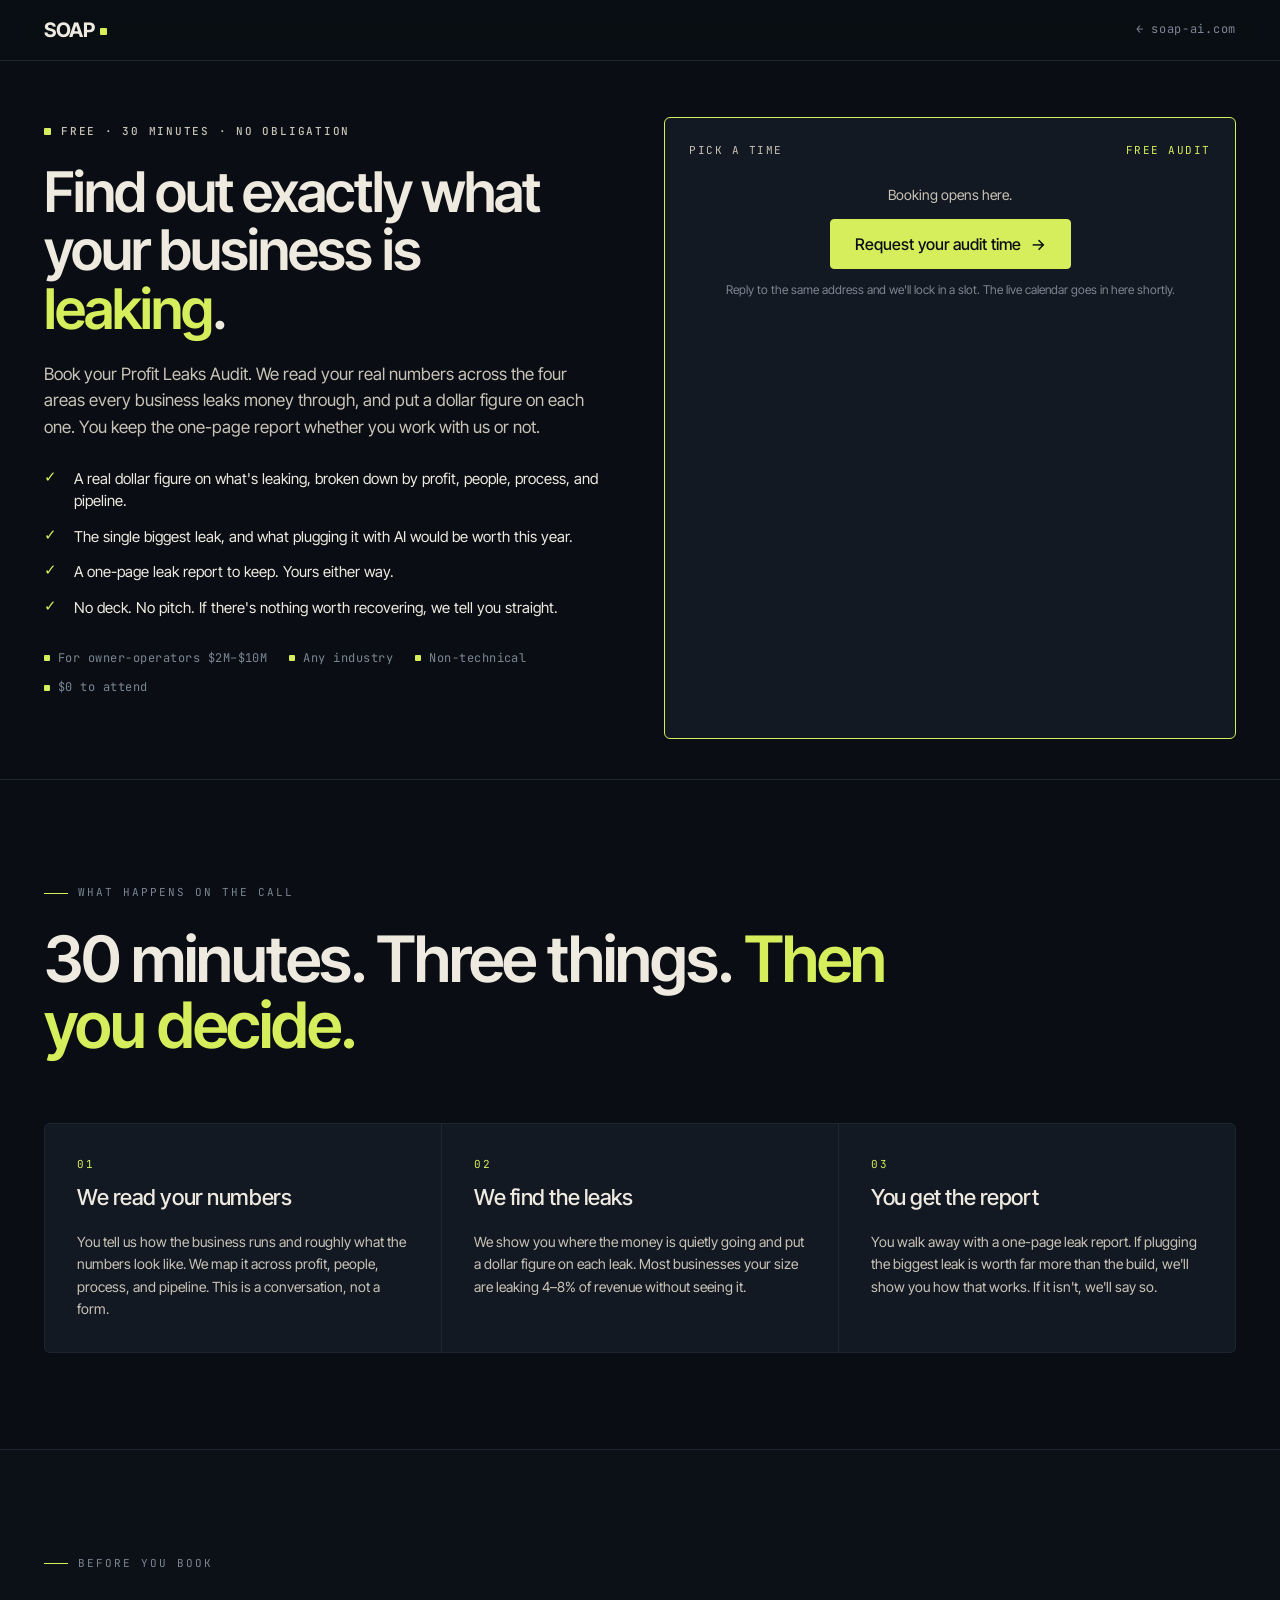
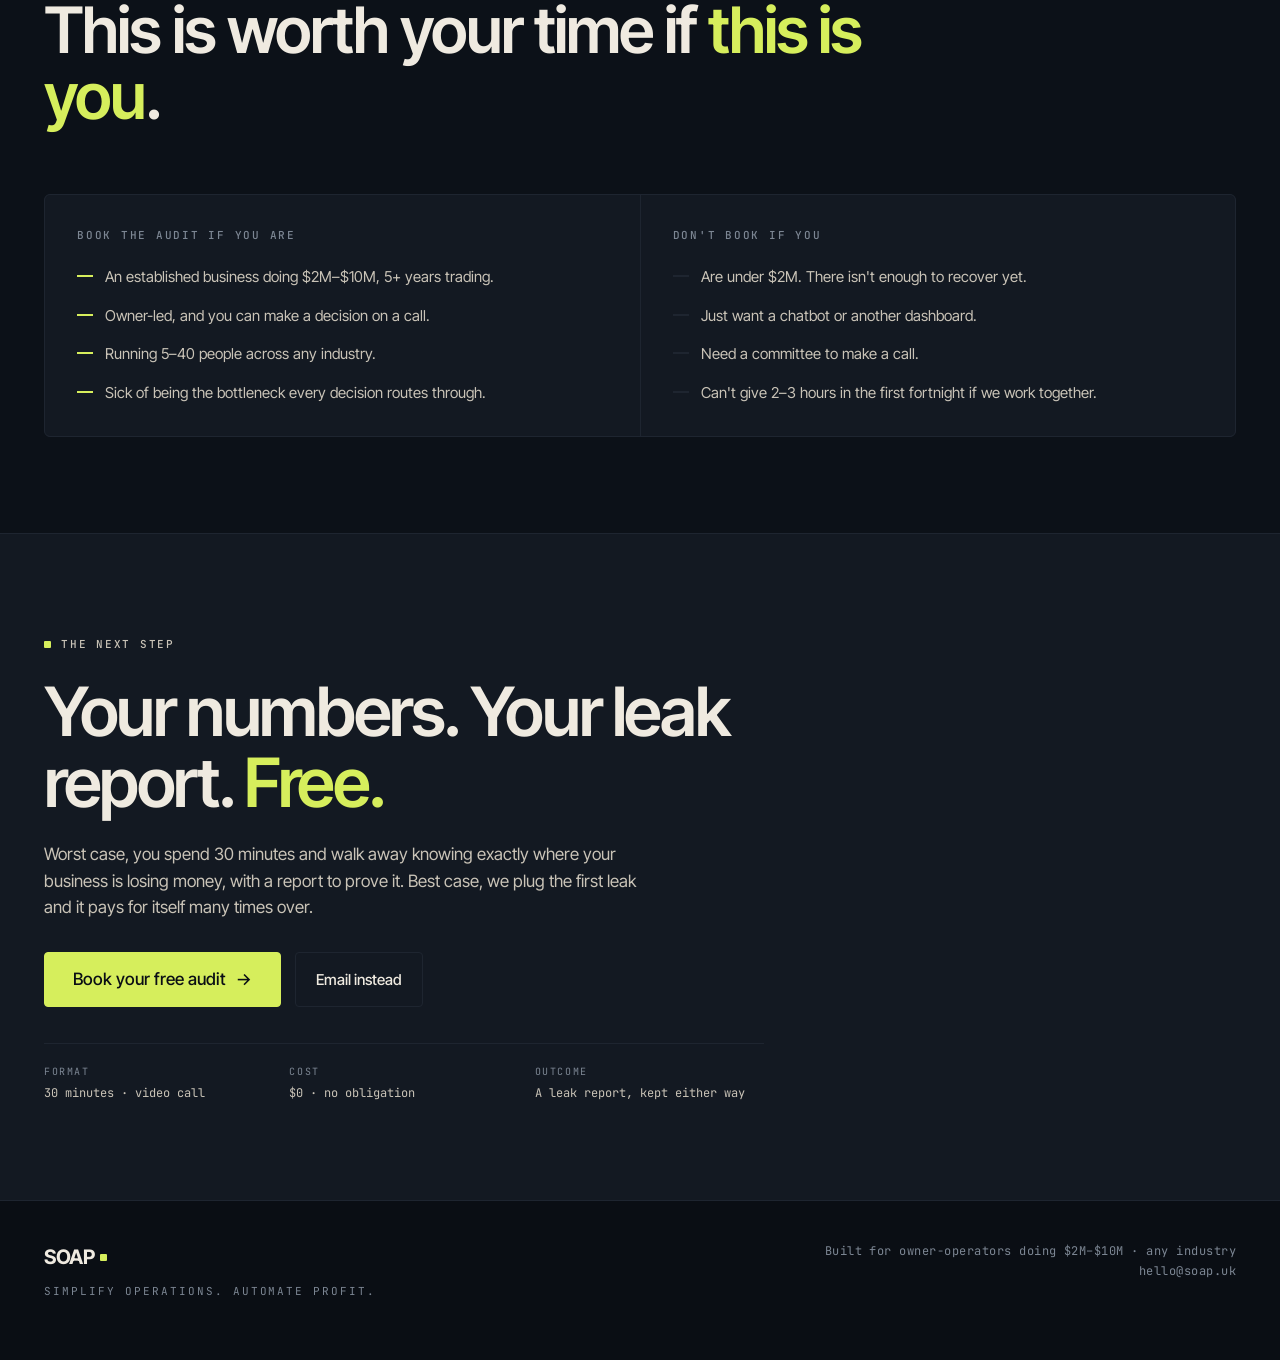
==== audit/index.html @ 4ee97e21 "Re-position landing page: industry-agnostic, add /audit booking page - Rewrite homepage from constru" ====
<!DOCTYPE html>
<html lang="en">
<head>
<meta charset="utf-8" />
<meta name="viewport" content="width=device-width, initial-scale=1" />
<title>Book your free Profit Leaks Audit — SOAP</title>
<meta name="description" content="Book your free Profit Leaks Audit. 30 minutes. We read your real numbers and put a dollar figure on what your business is quietly leaking. You keep the report whether you work with us or not." />
<meta property="og:title" content="Book your free Profit Leaks Audit — SOAP" />
<meta property="og:description" content="30 minutes. Your numbers. A one-page report on exactly what your business is leaking. Free, no obligation." />
<meta name="robots" content="index,follow" />

<link rel="icon" type="image/svg+xml" href="../assets/logo/favicon.svg" />
<link rel="apple-touch-icon" href="../assets/logo/apple-touch-icon.svg" />

<link rel="preconnect" href="https://fonts.googleapis.com">
<link rel="preconnect" href="https://fonts.gstatic.com" crossorigin>
<link href="https://fonts.googleapis.com/css2?family=Inter+Tight:wght@400;500;600;700&family=JetBrains+Mono:wght@400;500&display=swap" rel="stylesheet">

<link rel="stylesheet" href="../styles.css" />

<style>
  /* ---- /audit page-specific layout (uses tokens from styles.css) ---- */
  .audit-bar{
    position: sticky; top:0; z-index:50;
    background: rgba(10,14,20,0.86); backdrop-filter: blur(10px);
    border-bottom: var(--hair);
  }
  .audit-bar__inner{
    max-width: var(--maxw); margin:0 auto; padding:14px 24px;
    display:flex; align-items:center; justify-content:space-between;
  }
  .audit-bar__back{font-family:var(--mono); font-size:12px; letter-spacing:0.06em; color:var(--mist);}
  .audit-bar__back:hover{color:var(--bone);}

  .audit-hero{padding: 56px 0 40px;}
  .audit-grid{
    display:grid; grid-template-columns: 1fr 1fr; gap: 48px; align-items:start;
  }
  .audit-hero__title{
    font-family:var(--display); font-weight:600;
    font-size: clamp(34px, 4.4vw, 56px); line-height:1.05; letter-spacing:-0.035em;
    margin-top: 20px; max-width: 16ch;
  }
  .audit-hero__sub{margin-top: 22px; font-size:17px; line-height:1.55; color:var(--bone-mute); max-width:54ch;}

  .checklist{list-style:none; margin:28px 0 0; padding:0; display:flex; flex-direction:column; gap:14px;}
  .checklist li{position:relative; padding-left:30px; font-size:15px; color:var(--bone); line-height:1.45;}
  .checklist li::before{
    content:"✓"; position:absolute; left:0; top:-1px;
    font-family:var(--mono); color:var(--signal); font-weight:500;
  }

  .audit-trust{
    margin-top: 30px; display:flex; flex-wrap:wrap; gap:10px 22px;
    font-family:var(--mono); font-size:12px; letter-spacing:0.04em; color:var(--mist);
  }
  .audit-trust span{display:inline-flex; align-items:center; gap:8px;}
  .audit-trust span::before{content:""; width:6px; height:6px; background:var(--signal); border-radius:1px;}

  /* Booking panel (inline Cal embed lives here) */
  .booking{
    background: var(--slate); border:1px solid var(--signal); border-radius: var(--radius);
    padding: 10px; position: sticky; top: 84px; min-height: 560px;
  }
  .booking__head{
    padding: 14px 14px 8px; font-family:var(--mono); font-size:11px;
    letter-spacing:0.14em; text-transform:uppercase; color:var(--bone-mute);
    display:flex; justify-content:space-between; align-items:center;
  }
  .booking__head .free{color:var(--signal);}
  #cal-inline{width:100%; min-height:560px; overflow:auto; border-radius:4px;}
  .booking__fallback{padding:16px; text-align:center;}

  @media (max-width: 920px){
    .audit-grid{grid-template-columns:1fr; gap:36px;}
    .booking{position:static; top:auto;}
  }
</style>
</head>
<body>

<!-- ===================== MINIMAL BAR (one job: book) ===================== -->
<header class="audit-bar">
  <div class="audit-bar__inner">
    <a href="/" class="topbar__brand"><span class="wm">SOAP<span class="wm-pip"></span></span></a>
    <a href="/" class="audit-bar__back">← soap-ai.com</a>
  </div>
</header>

<main>

<!-- ===================== HERO + BOOKING ===================== -->
<section class="audit-hero">
  <div class="container">
    <div class="audit-grid">

      <div>
        <span class="eyebrow"><span class="pip"></span>Free · 30 minutes · no obligation</span>
        <h1 class="audit-hero__title">Find out exactly what your business is <span class="signal">leaking</span>.</h1>
        <p class="audit-hero__sub">
          Book your Profit Leaks Audit. We read your real numbers across the four areas every business leaks money through, and put a dollar figure on each one. You keep the one-page report whether you work with us or not.
        </p>

        <ul class="checklist">
          <li>A real dollar figure on what's leaking, broken down by profit, people, process, and pipeline.</li>
          <li>The single biggest leak, and what plugging it with AI would be worth this year.</li>
          <li>A one-page leak report to keep. Yours either way.</li>
          <li>No deck. No pitch. If there's nothing worth recovering, we tell you straight.</li>
        </ul>

        <div class="audit-trust">
          <span>For owner-operators $2M–$10M</span>
          <span>Any industry</span>
          <span>Non-technical</span>
          <span>$0 to attend</span>
        </div>
      </div>

      <div class="booking" id="book-cal">
        <div class="booking__head">
          <span>Pick a time</span>
          <span class="free">Free audit</span>
        </div>
        <!-- =================================================================
             GHL CALENDAR SLOT — wire up tomorrow (Ryan connecting via MCP).
             Drop the HighLevel booking widget in place of .booking__fallback:
               <iframe src="https://api.leadconnectorhq.com/widget/booking/SLUG"
                       style="width:100%;height:620px;border:none;overflow:hidden"
                       scrolling="no" id="ghl-booking"></iframe>
               <script src="https://link.msgsndr.com/js/embed.js" type="text/javascript"></script>
             Then delete this fallback block. Keep #book-cal id (final CTA scrolls here).
        ================================================================= -->
        <div id="cal-inline">
          <div class="booking__fallback">
            <p class="calc__note" style="margin-top:0; font-size:14px; color:var(--bone-mute);">Booking opens here.</p>
            <a href="mailto:hello@soap.uk?subject=AI%20audit%20request" class="btn btn--primary btn--lg" style="margin-top:14px;">Request your audit time <span class="arrow">→</span></a>
            <p class="calc__note">Reply to the same address and we'll lock in a slot. The live calendar goes in here shortly.</p>
          </div>
        </div>
      </div>

    </div>
  </div>
</section>

<!-- ===================== WHAT HAPPENS ON THE CALL ===================== -->
<section class="section">
  <div class="container">
    <div class="section__num">What happens on the call</div>
    <h2 class="section__h">30 minutes. Three things. <span class="signal">Then you decide.</span></h2>

    <div class="steps">
      <div class="step">
        <div class="step__head"><span class="step__num mono">01</span><h3 class="step__title">We read your numbers</h3></div>
        <p class="step__body">You tell us how the business runs and roughly what the numbers look like. We map it across profit, people, process, and pipeline. This is a conversation, not a form.</p>
      </div>
      <div class="step">
        <div class="step__head"><span class="step__num mono">02</span><h3 class="step__title">We find the leaks</h3></div>
        <p class="step__body">We show you where the money is quietly going and put a dollar figure on each leak. Most businesses your size are leaking 4–8% of revenue without seeing it.</p>
      </div>
      <div class="step">
        <div class="step__head"><span class="step__num mono">03</span><h3 class="step__title">You get the report</h3></div>
        <p class="step__body">You walk away with a one-page leak report. If plugging the biggest leak is worth far more than the build, we'll show you how that works. If it isn't, we'll say so.</p>
      </div>
    </div>
  </div>
</section>

<!-- ===================== WHO IT'S FOR (QUICK QUALIFIER) ===================== -->
<section class="section section--alt">
  <div class="container">
    <div class="section__num">Before you book</div>
    <h2 class="section__h">This is worth your time if <span class="signal">this is you</span>.</h2>
    <div class="do-grid">
      <div class="do-col">
        <h4 class="do-col__h">Book the audit if you are</h4>
        <ul class="do-col__list do-col__list--yes">
          <li>An established business doing $2M–$10M, 5+ years trading.</li>
          <li>Owner-led, and you can make a decision on a call.</li>
          <li>Running 5–40 people across any industry.</li>
          <li>Sick of being the bottleneck every decision routes through.</li>
        </ul>
      </div>
      <div class="do-col">
        <h4 class="do-col__h">Don't book if you</h4>
        <ul class="do-col__list do-col__list--no">
          <li>Are under $2M. There isn't enough to recover yet.</li>
          <li>Just want a chatbot or another dashboard.</li>
          <li>Need a committee to make a call.</li>
          <li>Can't give 2–3 hours in the first fortnight if we work together.</li>
        </ul>
      </div>
    </div>
  </div>
</section>

<!--
  ===================== PROOF SLOT (EMPTY ON PURPOSE) =====================
  No real testimonials exist yet, so nothing is rendered here.
  When Ali supplies proof, drop it in as a section above the final CTA.
  What converts best on a booking page, in priority order:
    1. 1–2 short outcome quotes with NAME + COMPANY + a number
       e.g. "SOAP found $240K we were losing on unbilled work. — James R., Phoenix"
    2. A single anonymised before/after from the Phoenix audit (real, in the folder).
    3. Logos of businesses audited (even "audited", not "client").
    4. A one-line founder credibility stat (years operating, businesses run).
  Render with .pull (single quote) or a 2-col grid of .pain cards.
  ========================================================================
-->

<!-- ===================== FINAL CTA ===================== -->
<section class="section section--book">
  <div class="container">
    <div class="book">
      <span class="eyebrow"><span class="pip"></span>The next step</span>
      <h2 class="book__h">Your numbers. Your leak report. <span class="signal">Free.</span></h2>
      <p class="book__sub">Worst case, you spend 30 minutes and walk away knowing exactly where your business is losing money, with a report to prove it. Best case, we plug the first leak and it pays for itself many times over.</p>
      <div class="book__actions">
        <a href="#book-cal" class="btn btn--primary btn--xl">Book your free audit <span class="arrow">→</span></a>
        <a href="mailto:hello@soap.uk?subject=AI%20audit%20request" class="btn btn--ghost">Email instead</a>
      </div>
      <div class="book__meta mono">
        <div><span class="lbl">format</span> 30 minutes · video call</div>
        <div><span class="lbl">cost</span> $0 · no obligation</div>
        <div><span class="lbl">outcome</span> A leak report, kept either way</div>
      </div>
    </div>
  </div>
</section>

<footer class="footer">
  <div class="container footer__inner">
    <div class="footer__brand">
      <span class="wm">SOAP<span class="wm-pip"></span></span>
      <div class="footer__tag mono">Simplify Operations. Automate Profit.</div>
    </div>
    <div class="footer__meta mono">
      Built for owner-operators doing $2M–$10M · any industry<br>
      hello@soap.uk
    </div>
  </div>
</footer>

</main>

<!-- Booking embed (GHL via MCP) gets wired into #cal-inline tomorrow. No third-party script today. -->

</body>
</html>
---- styles.css ----
/* ============================================================
   SOAP — Construction landing page
   Brand: Ink #0A0E14 · Bone #EFEAE0 · Signal #D6EE5C
   Type:  Inter Tight (display/body) · JetBrains Mono (numerics)
   ============================================================ */

:root{
  --ink:        #0A0E14;
  --slate:      #131922;
  --carbon:     #1E2530;
  --bone:       #EFEAE0;
  --bone-mute:  #C9C3B7;
  --mist:       #7C8693;
  --signal:     #D6EE5C;
  --signal-d:   #BCD146;

  --display: 'Inter Tight', system-ui, -apple-system, sans-serif;
  --mono:    'JetBrains Mono', ui-monospace, Menlo, monospace;

  --s-1: 4px;
  --s-2: 8px;
  --s-3: 16px;
  --s-4: 24px;
  --s-5: 40px;
  --s-6: 64px;
  --s-7: 96px;
  --s-8: 128px;

  --maxw: 1240px;
  --radius: 6px;
  --hair: 1px solid var(--carbon);
}

*{box-sizing:border-box; margin:0; padding:0;}
html,body{background:var(--ink); color:var(--bone); font-family:var(--display); font-weight:400; font-size:16px; line-height:1.6; -webkit-font-smoothing:antialiased;}
a{color:inherit; text-decoration:none;}
img{max-width:100%; display:block;}
em{font-style:normal; color:var(--signal);}

.container{
  max-width: var(--maxw);
  margin: 0 auto;
  padding: 0 24px;
  width: 100%;
}

.mono{font-family:var(--mono); font-variant-numeric: tabular-nums; letter-spacing:0;}
.signal{color:var(--signal);}

/* ===================== TOP NAV ===================== */
.topbar{
  position: sticky; top:0; z-index:50;
  background: rgba(10,14,20,0.86);
  backdrop-filter: blur(10px);
  border-bottom: var(--hair);
}
.topbar__inner{
  max-width: var(--maxw);
  margin:0 auto;
  padding: 14px 24px;
  display:flex; align-items:center; justify-content:space-between;
}
.topbar__brand{display:inline-flex; align-items:center; gap:6px;}
.wm{font-family:var(--display); font-weight:700; font-size:20px; letter-spacing:-0.025em; color:var(--bone); display:inline-flex; align-items:center;}
.wm-pip{display:inline-block; width:7px; height:7px; background:var(--signal); margin-left:6px; margin-top:2px; vertical-align: 0.04em; border-radius:1px;}
.topbar__nav{display:flex; align-items:center; gap:28px; font-size:14px; color:var(--bone-mute);}
.topbar__nav a{transition: color .15s ease;}
.topbar__nav a:hover{color:var(--bone);}
.topbar__cta{
  background: var(--signal);
  color: var(--ink) !important;
  padding: 9px 14px;
  border-radius: 4px;
  font-weight: 500;
}
.topbar__cta:hover{background:var(--signal-d);}

@media (max-width: 740px){
  .topbar__nav a:not(.topbar__cta){display:none;}
}

/* ===================== TYPOGRAPHY ===================== */
.eyebrow{
  display:inline-flex; align-items:center; gap:10px;
  font-family: var(--mono);
  font-size: 11px;
  letter-spacing: 0.16em;
  text-transform: uppercase;
  color: var(--bone-mute);
  font-weight: 500;
}
.pip{display:inline-block; width:7px; height:7px; background:var(--signal); border-radius:1px;}

.section__num{
  font-family:var(--mono);
  font-size:11px;
  letter-spacing:0.18em;
  text-transform:uppercase;
  color:var(--mist);
  margin-bottom: 24px;
  display:inline-flex; align-items:center; gap:10px;
}
.section__num::before{
  content:""; display:inline-block; width:24px; height:1px; background:var(--signal);
}
.section__h{
  font-family: var(--display);
  font-weight: 600;
  font-size: clamp(36px, 5vw, 64px);
  line-height: 1.04;
  letter-spacing: -0.032em;
  max-width: 22ch;
  color: var(--bone);
}
.lead{
  margin-top: 24px;
  font-size: 18px;
  line-height: 1.55;
  color: var(--bone-mute);
  max-width: 64ch;
}

/* ===================== BUTTONS ===================== */
.btn{
  display:inline-flex; align-items:center; gap:10px;
  font-family: var(--display);
  font-weight:500;
  font-size:15px;
  padding: 13px 20px;
  border-radius: 4px;
  border: 1px solid transparent;
  transition: transform .12s ease, background .15s ease, border-color .15s ease;
  cursor: pointer;
  line-height: 1;
}
.btn .arrow{transition: transform .15s ease;}
.btn:hover .arrow{transform: translateX(3px);}
.btn--primary{background: var(--signal); color: var(--ink); border-color: var(--signal);}
.btn--primary:hover{background: var(--signal-d); border-color: var(--signal-d);}
.btn--ghost{background: transparent; color: var(--bone); border-color: var(--carbon);}
.btn--ghost:hover{border-color: var(--bone-mute);}
.btn--lg{padding: 16px 24px; font-size: 16px;}
.btn--xl{padding: 18px 28px; font-size: 17px;}

/* ===================== SECTIONS ===================== */
.section{
  padding: var(--s-7) 0;
  border-top: var(--hair);
}
.section--alt{background: #0C1118;}
.section--book{background: var(--slate); border-top: var(--hair);}

/* ===================== HERO ===================== */
.hero{
  padding: 96px 0 80px;
  position: relative;
  overflow:hidden;
}
.hero::before{
  content:"";
  position:absolute;
  top:-200px; right:-200px;
  width:600px; height:600px;
  background: radial-gradient(circle, rgba(214,238,92,0.06) 0%, rgba(214,238,92,0) 60%);
  pointer-events:none;
}
.hero__grid{
  display:grid;
  grid-template-columns: 1.55fr 1fr;
  gap: 80px;
  align-items: start;
}
.hero__copy{}
.hero__title{
  font-family: var(--display);
  font-weight: 600;
  font-size: clamp(40px, 6vw, 76px);
  line-height: 1.02;
  letter-spacing: -0.038em;
  margin-top: 24px;
  max-width: 18ch;
}
.hero__sub{
  margin-top: 28px;
  font-size: 18px;
  line-height: 1.55;
  color: var(--bone-mute);
  max-width: 56ch;
}
.hero__actions{
  margin-top: 36px;
  display:flex; gap:14px; flex-wrap:wrap;
}
.hero__attr{
  margin-top: 22px;
  font-family: var(--mono);
  font-size: 12px;
  letter-spacing: 0.04em;
  color: var(--mist);
}
.hero__stats{
  display:grid;
  grid-template-columns: 1fr 1fr;
  gap: 1px;
  background: var(--carbon);
  border: var(--hair);
  border-radius: var(--radius);
  overflow: hidden;
}
.stat{
  background: var(--slate);
  padding: 24px 22px;
}
.stat .v{
  font-family: var(--mono);
  font-weight: 500;
  font-size: 26px;
  color: var(--signal);
  letter-spacing: -0.01em;
}
.stat .l{
  margin-top: 8px;
  font-family: var(--mono);
  font-size: 11px;
  color: var(--mist);
  letter-spacing: 0.06em;
  text-transform: uppercase;
}

@media (max-width: 980px){
  .hero__grid{grid-template-columns: 1fr; gap: 48px;}
  .hero__stats{grid-template-columns: 1fr 1fr;}
}

/* ===================== CALCULATOR ===================== */
.calc{
  margin-top: var(--s-6);
  display:grid;
  grid-template-columns: 1fr 1fr;
  gap: 24px;
  background: var(--slate);
  border: var(--hair);
  border-radius: var(--radius);
  padding: 32px;
}
.calc__inputs{
  display:flex; flex-direction:column; gap: 28px;
  padding-right: 16px;
  border-right: var(--hair);
}

.slider{}
.slider__head{display:flex; justify-content:space-between; align-items:baseline; margin-bottom: 10px;}
.slider__label{font-size:14px; color:var(--bone); font-weight:500;}
.slider__value{
  font-size: 18px;
  color: var(--signal);
  font-weight: 500;
  letter-spacing: -0.01em;
}
.slider__scale{display:flex; justify-content:space-between; margin-top: 8px; font-family:var(--mono); font-size:10px; letter-spacing:0.1em; color:var(--mist); text-transform: uppercase;}

input[type="range"]{
  -webkit-appearance:none; appearance:none;
  width:100%;
  height: 4px;
  background: var(--carbon);
  border-radius: 2px;
  outline: none;
  cursor: pointer;
}
input[type="range"]::-webkit-slider-thumb{
  -webkit-appearance:none; appearance:none;
  width: 22px; height: 22px;
  background: var(--signal);
  border: 3px solid var(--ink);
  border-radius: 50%;
  cursor: pointer;
  box-shadow: 0 0 0 1px var(--signal);
  transition: transform .12s ease;
}
input[type="range"]::-webkit-slider-thumb:hover{transform: scale(1.1);}
input[type="range"]::-moz-range-thumb{
  width: 22px; height: 22px;
  background: var(--signal);
  border: 3px solid var(--ink);
  border-radius: 50%;
  cursor: pointer;
}

.calc__output{
  display:flex; flex-direction:column; gap: 22px;
  padding-left: 12px;
}
.calc__readout{
  background: var(--ink);
  border: 1px solid var(--signal);
  border-radius: var(--radius);
  padding: 22px;
}
.calc__readout-label{
  font-family: var(--mono);
  font-size: 11px;
  letter-spacing: 0.14em;
  text-transform: uppercase;
  color: var(--bone-mute);
}
.calc__readout-figure{
  margin-top: 6px;
  font-size: clamp(38px, 5vw, 56px);
  color: var(--signal);
  font-weight: 500;
  letter-spacing: -0.02em;
  line-height: 1;
}
.calc__readout-sub{
  margin-top: 8px;
  font-size: 12px;
  color: var(--mist);
  letter-spacing: 0.04em;
}

.calc__breakdown{display:flex; flex-direction:column; gap:10px;}
.bd__row{
  display:grid;
  grid-template-columns: 80px 1fr auto;
  gap: 14px;
  align-items: center;
}
.bd__bar{
  height: 6px;
  background: var(--carbon);
  border-radius: 3px;
  overflow: hidden;
}
.bd__bar-fill{
  height: 100%;
  background: var(--signal);
  transition: width .25s ease;
}
.bd__label{font-size:13px; color:var(--bone-mute); line-height:1.35;}
.bd__value{font-size:13px; color:var(--bone); font-weight:500;}

.calc__cta{
  margin-top: 4px;
}
.calc__cta .btn{width:100%; justify-content:center;}
.calc__note{
  margin-top: 12px;
  font-size: 12px;
  color: var(--mist);
  line-height: 1.5;
}

.calc__disclaimer{
  margin-top: 24px;
  font-size: 11px;
  color: var(--mist);
  letter-spacing: 0.04em;
}

@media (max-width: 900px){
  .calc{grid-template-columns: 1fr; padding: 24px;}
  .calc__inputs{border-right:none; border-bottom: var(--hair); padding-right:0; padding-bottom: 28px;}
  .calc__output{padding-left:0;}
  .bd__row{grid-template-columns: 60px 1fr auto;}
}

/* ===================== PAIN ===================== */
.pain-grid{
  margin-top: var(--s-6);
  display:grid;
  grid-template-columns: repeat(3, 1fr);
  gap: 1px;
  background: var(--carbon);
  border: var(--hair);
  border-radius: var(--radius);
  overflow: hidden;
}
.pain{
  background: var(--slate);
  padding: 28px 26px;
  display:flex; flex-direction: column; gap: 12px;
}
.pain__num{
  font-size: 12px;
  color: var(--signal);
  letter-spacing: 0.14em;
}
.pain__title{
  font-family: var(--display);
  font-weight: 500;
  font-size: 18px;
  line-height: 1.3;
  letter-spacing: -0.015em;
  color: var(--bone);
}
.pain__body{
  font-size: 14px;
  color: var(--bone-mute);
  line-height: 1.55;
}

.pull{
  margin-top: var(--s-6);
  padding: 40px;
  border: 1px solid var(--carbon);
  border-left: 3px solid var(--signal);
  background: var(--slate);
  border-radius: var(--radius);
  position: relative;
}
.pull__mark{
  display:none;
}
.pull__text{
  font-family: var(--display);
  font-weight: 500;
  font-size: clamp(22px, 2.5vw, 30px);
  line-height: 1.25;
  letter-spacing: -0.02em;
  color: var(--bone);
  max-width: 36ch;
}
.pull__attr{
  margin-top: 16px;
  font-family: var(--mono);
  font-size: 12px;
  letter-spacing: 0.04em;
  color: var(--mist);
}

@media (max-width: 900px){
  .pain-grid{grid-template-columns: 1fr 1fr;}
}
@media (max-width: 600px){
  .pain-grid{grid-template-columns: 1fr;}
}

/* ===================== DO / DON'T ===================== */
.do-grid{
  margin-top: var(--s-6);
  display:grid;
  grid-template-columns: 1fr 1fr;
  gap: 1px;
  background: var(--carbon);
  border: var(--hair);
  border-radius: var(--radius);
  overflow: hidden;
}
.do-col{
  background: var(--slate);
  padding: 32px;
}
.do-col__h{
  font-family: var(--mono);
  font-size: 11px;
  letter-spacing: 0.16em;
  text-transform: uppercase;
  color: var(--mist);
  font-weight: 500;
  margin-bottom: 22px;
}
.do-col__list{
  list-style:none; padding:0; margin:0;
  display:flex; flex-direction:column; gap: 16px;
}
.do-col__list li{
  position: relative;
  padding-left: 28px;
  font-size: 15px;
  color: var(--bone-mute);
  line-height: 1.5;
}
.do-col__list li::before{
  content:"";
  position:absolute; left:0; top:9px;
  width: 16px; height: 2px;
}
.do-col__list--yes li::before{background: var(--signal);}
.do-col__list--no  li::before{background: var(--carbon);}

@media (max-width: 800px){
  .do-grid{grid-template-columns: 1fr;}
}

/* ===================== STEPS ===================== */
.steps{
  margin-top: var(--s-6);
  display:grid;
  grid-template-columns: repeat(3, 1fr);
  gap: 1px;
  background: var(--carbon);
  border: var(--hair);
  border-radius: var(--radius);
  overflow:hidden;
  counter-reset: step;
}
.step{
  background: var(--slate);
  padding: 32px;
  position: relative;
}
.step__head{
  display:flex; flex-direction:column; gap: 6px; margin-bottom: 16px;
}
.step__num{
  font-size: 11px;
  letter-spacing: 0.16em;
  text-transform: uppercase;
  color: var(--signal);
}
.step__title{
  font-family: var(--display);
  font-weight: 500;
  font-size: 22px;
  letter-spacing: -0.02em;
  color: var(--bone);
}
.step__body{
  font-size: 14px;
  color: var(--bone-mute);
  line-height: 1.6;
}
@media (max-width: 900px){
  .steps{grid-template-columns: 1fr;}
}

/* ===================== FAQ ===================== */
.faq{
  margin-top: var(--s-6);
  border-top: var(--hair);
}
.faq__item{
  border-bottom: var(--hair);
  padding: 4px 0;
}
.faq__q{
  list-style: none;
  cursor: pointer;
  padding: 22px 4px;
  font-family: var(--display);
  font-weight: 500;
  font-size: 18px;
  letter-spacing: -0.015em;
  color: var(--bone);
  display:flex; justify-content:space-between; align-items:center;
  gap: 24px;
  transition: color .15s ease;
}
.faq__q::-webkit-details-marker{display:none;}
.faq__q::after{
  content:"+";
  font-family: var(--mono);
  font-size: 22px;
  color: var(--signal);
  transition: transform .15s ease;
  line-height: 1;
}
.faq__item[open] .faq__q::after{content:"−";}
.faq__q:hover{color: var(--signal);}
.faq__a{
  padding: 0 4px 24px;
  font-size: 15px;
  color: var(--bone-mute);
  line-height: 1.6;
  max-width: 72ch;
}

/* ===================== BOOK ===================== */
.book{
  text-align: left;
  max-width: 800px;
}
.book__h{
  margin-top: 20px;
  font-family: var(--display);
  font-weight: 600;
  font-size: clamp(40px, 5.5vw, 68px);
  line-height: 1.04;
  letter-spacing: -0.035em;
  color: var(--bone);
}
.book__sub{
  margin-top: 24px;
  font-size: 17px;
  color: var(--bone-mute);
  line-height: 1.55;
  max-width: 60ch;
}
.book__actions{
  margin-top: 32px;
  display:flex; gap:14px; flex-wrap:wrap;
}
.book__meta{
  margin-top: 36px;
  display: grid;
  grid-template-columns: repeat(3, 1fr);
  gap: 16px;
  font-size: 12px;
  color: var(--bone-mute);
  border-top: var(--hair);
  padding-top: 20px;
  max-width: 720px;
}
.book__meta .lbl{
  display:block;
  font-size: 10px;
  letter-spacing: 0.16em;
  text-transform: uppercase;
  color: var(--mist);
  margin-bottom: 4px;
}
@media (max-width: 700px){
  .book__meta{grid-template-columns: 1fr;}
}

/* ===================== FOOTER ===================== */
.footer{
  border-top: var(--hair);
  padding: 40px 0 60px;
  background: var(--ink);
}
.footer__inner{
  display:flex; justify-content:space-between; align-items:flex-start; gap:24px;
  flex-wrap: wrap;
}
.footer__brand{display:flex; flex-direction:column; gap: 10px;}
.footer__tag{
  font-size: 11px;
  letter-spacing: 0.18em;
  text-transform: uppercase;
  color: var(--mist);
}
.footer__meta{
  font-size: 12px;
  color: var(--mist);
  letter-spacing: 0.04em;
  line-height: 1.7;
  text-align: right;
}
@media (max-width: 600px){
  .footer__meta{text-align: left;}
}
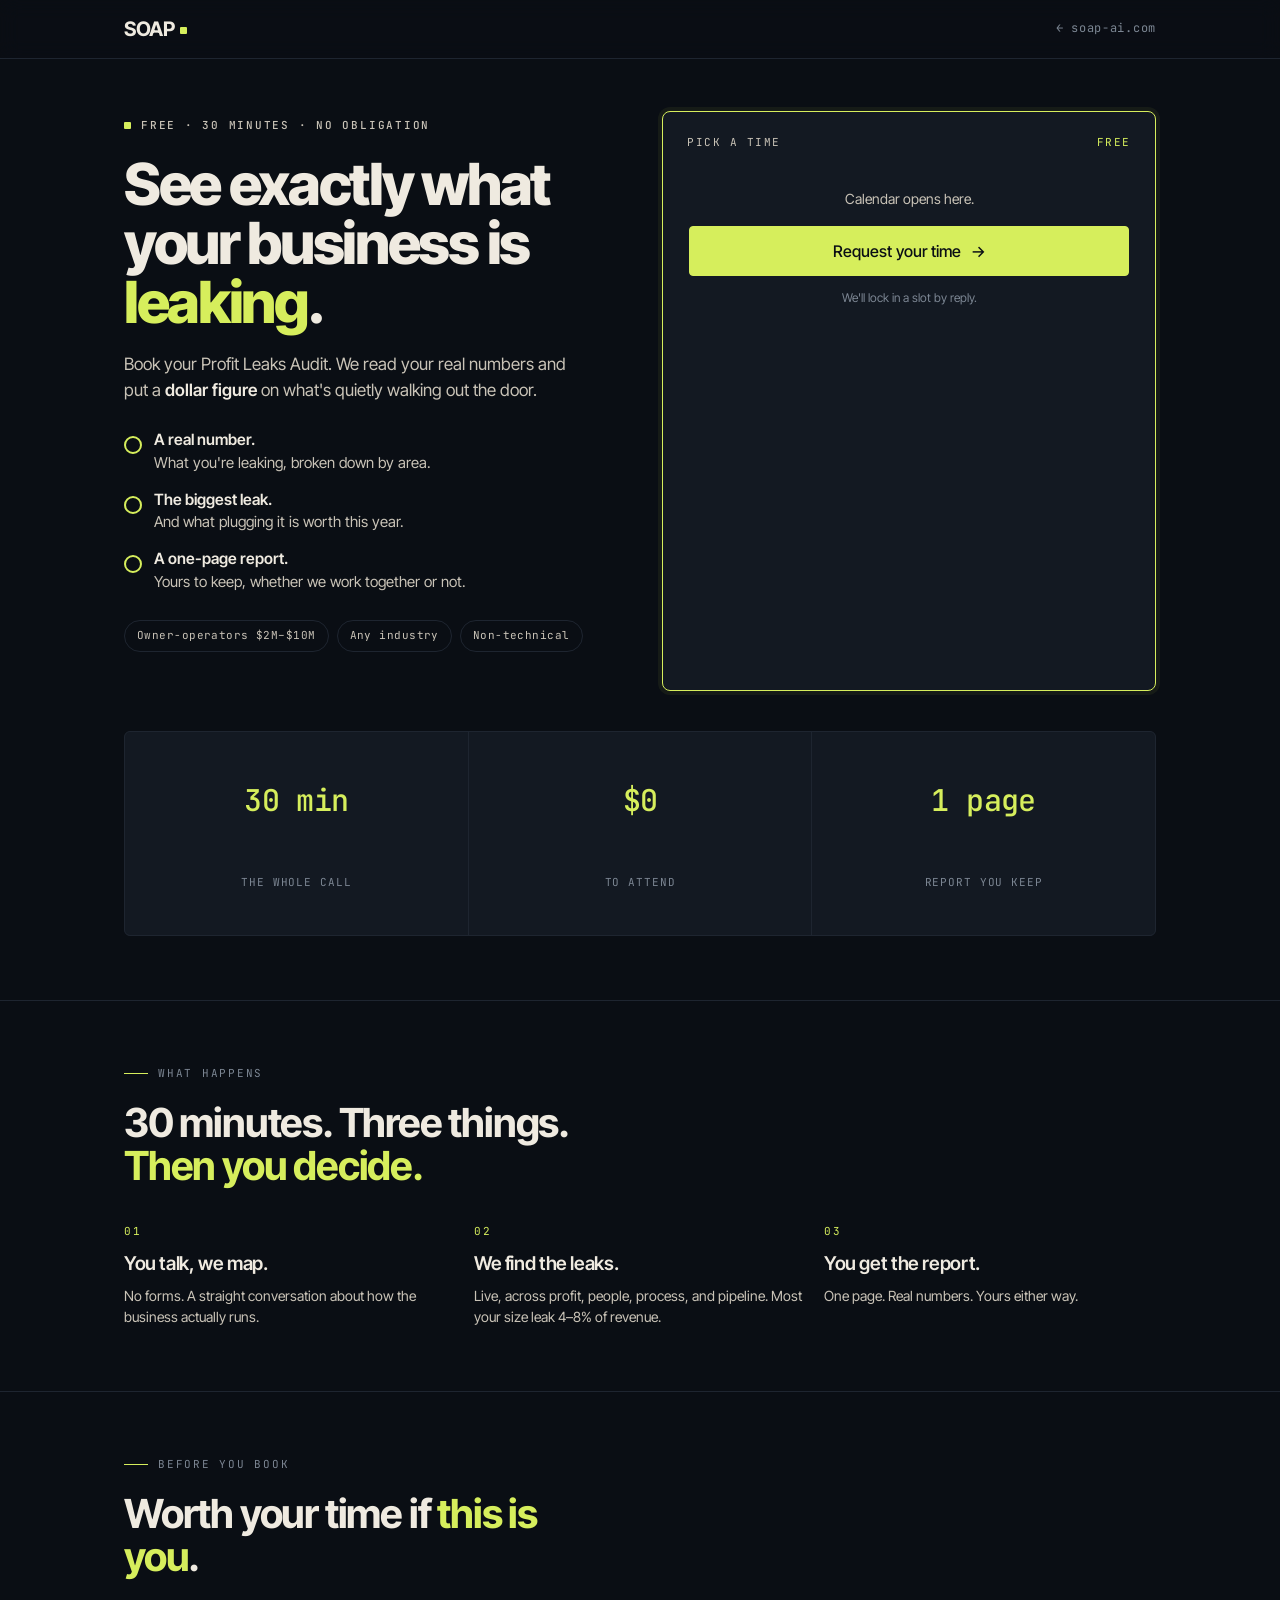
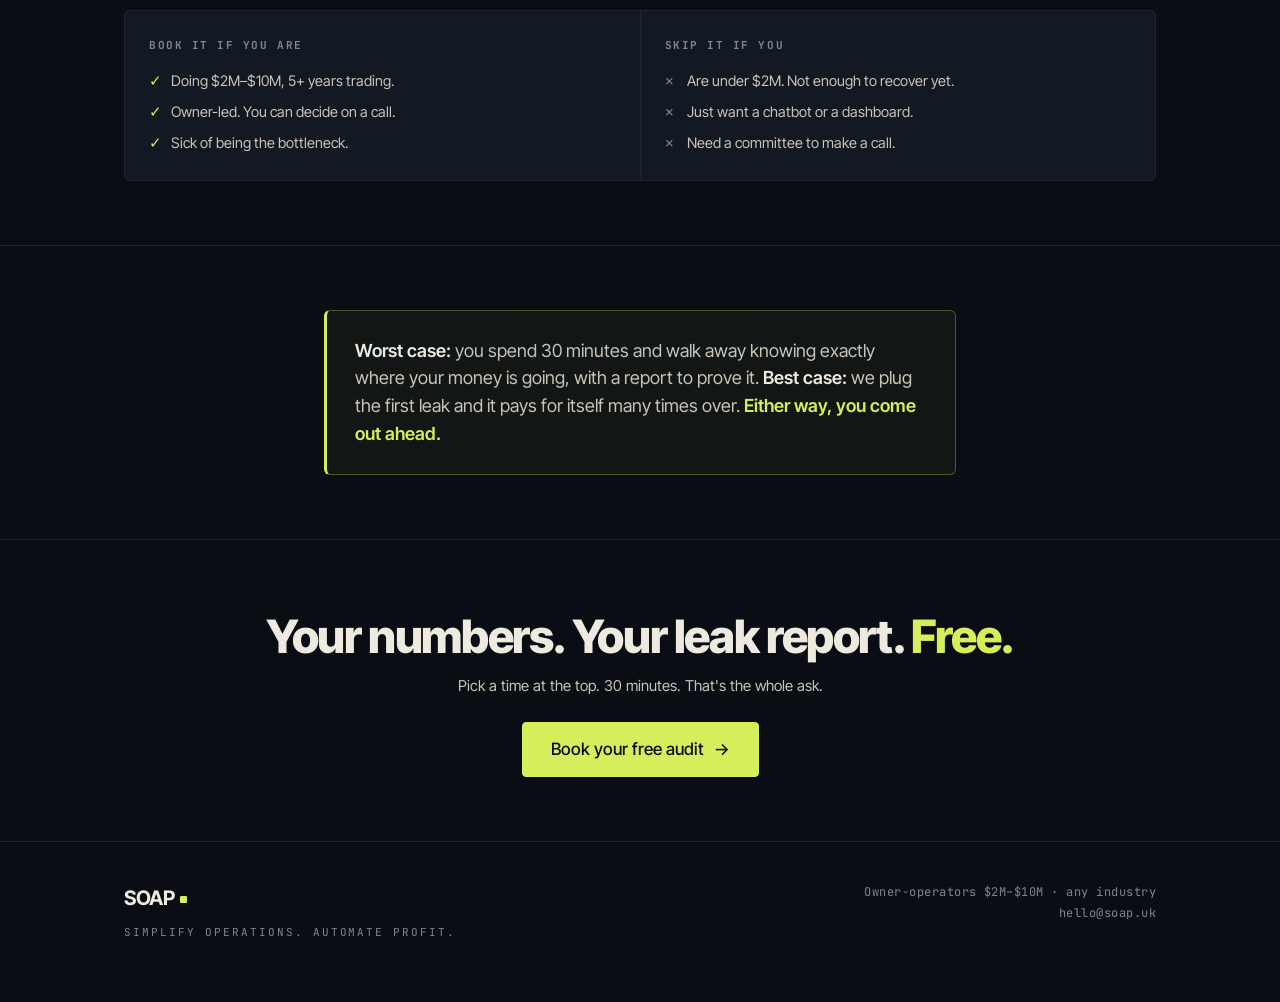
==== commit a820422f: "ADHD-optimise homepage + /audit: scannable, varied blocks, focal CTAs Apply the Jamie-page pattern a" ====
--- a/audit/index.html
+++ b/audit/index.html
@@ -4,7 +4,7 @@
 <meta charset="utf-8" />
 <meta name="viewport" content="width=device-width, initial-scale=1" />
 <title>Book your free Profit Leaks Audit — SOAP</title>
-<meta name="description" content="Book your free Profit Leaks Audit. 30 minutes. We read your real numbers and put a dollar figure on what your business is quietly leaking. You keep the report whether you work with us or not." />
+<meta name="description" content="30 minutes. Your numbers. A one-page report on exactly what your business is leaking. Free, no obligation." />
 <meta property="og:title" content="Book your free Profit Leaks Audit — SOAP" />
 <meta property="og:description" content="30 minutes. Your numbers. A one-page report on exactly what your business is leaking. Free, no obligation." />
 <meta name="robots" content="index,follow" />
@@ -14,72 +14,97 @@
 
 <link rel="preconnect" href="https://fonts.googleapis.com">
 <link rel="preconnect" href="https://fonts.gstatic.com" crossorigin>
-<link href="https://fonts.googleapis.com/css2?family=Inter+Tight:wght@400;500;600;700&family=JetBrains+Mono:wght@400;500&display=swap" rel="stylesheet">
+<link href="https://fonts.googleapis.com/css2?family=Inter+Tight:wght@400;500;600;700;800&family=JetBrains+Mono:wght@400;500&display=swap" rel="stylesheet">
 
 <link rel="stylesheet" href="../styles.css" />
 
 <style>
-  /* ---- /audit page-specific layout (uses tokens from styles.css) ---- */
-  .audit-bar{
-    position: sticky; top:0; z-index:50;
-    background: rgba(10,14,20,0.86); backdrop-filter: blur(10px);
-    border-bottom: var(--hair);
-  }
-  .audit-bar__inner{
-    max-width: var(--maxw); margin:0 auto; padding:14px 24px;
-    display:flex; align-items:center; justify-content:space-between;
-  }
+  /* ---- /audit — ADHD-friendly booking page. Narrow, scannable, varied. ---- */
+  .audit-bar{position:sticky; top:0; z-index:50; background:rgba(10,14,20,0.9); backdrop-filter:blur(10px); border-bottom:var(--hair);}
+  .audit-bar__inner{max-width:1080px; margin:0 auto; padding:13px 24px; display:flex; align-items:center; justify-content:space-between;}
   .audit-bar__back{font-family:var(--mono); font-size:12px; letter-spacing:0.06em; color:var(--mist);}
   .audit-bar__back:hover{color:var(--bone);}
 
-  .audit-hero{padding: 56px 0 40px;}
-  .audit-grid{
-    display:grid; grid-template-columns: 1fr 1fr; gap: 48px; align-items:start;
-  }
-  .audit-hero__title{
-    font-family:var(--display); font-weight:600;
-    font-size: clamp(34px, 4.4vw, 56px); line-height:1.05; letter-spacing:-0.035em;
-    margin-top: 20px; max-width: 16ch;
-  }
-  .audit-hero__sub{margin-top: 22px; font-size:17px; line-height:1.55; color:var(--bone-mute); max-width:54ch;}
-
-  .checklist{list-style:none; margin:28px 0 0; padding:0; display:flex; flex-direction:column; gap:14px;}
-  .checklist li{position:relative; padding-left:30px; font-size:15px; color:var(--bone); line-height:1.45;}
-  .checklist li::before{
-    content:"✓"; position:absolute; left:0; top:-1px;
-    font-family:var(--mono); color:var(--signal); font-weight:500;
-  }
-
-  .audit-trust{
-    margin-top: 30px; display:flex; flex-wrap:wrap; gap:10px 22px;
-    font-family:var(--mono); font-size:12px; letter-spacing:0.04em; color:var(--mist);
-  }
-  .audit-trust span{display:inline-flex; align-items:center; gap:8px;}
-  .audit-trust span::before{content:""; width:6px; height:6px; background:var(--signal); border-radius:1px;}
-
-  /* Booking panel (inline Cal embed lives here) */
-  .booking{
-    background: var(--slate); border:1px solid var(--signal); border-radius: var(--radius);
-    padding: 10px; position: sticky; top: 84px; min-height: 560px;
-  }
-  .booking__head{
-    padding: 14px 14px 8px; font-family:var(--mono); font-size:11px;
-    letter-spacing:0.14em; text-transform:uppercase; color:var(--bone-mute);
-    display:flex; justify-content:space-between; align-items:center;
-  }
-  .booking__head .free{color:var(--signal);}
-  #cal-inline{width:100%; min-height:560px; overflow:auto; border-radius:4px;}
-  .booking__fallback{padding:16px; text-align:center;}
-
-  @media (max-width: 920px){
-    .audit-grid{grid-template-columns:1fr; gap:36px;}
-    .booking{position:static; top:auto;}
+  .wrap{max-width:1080px; margin:0 auto; padding:0 24px;}
+  .narrow{max-width:680px;}
+
+  /* HERO */
+  .ah{padding:52px 0 40px;}
+  .ah-grid{display:grid; grid-template-columns:1fr 1fr; gap:44px; align-items:start;}
+  .ah h1{font-family:var(--display); font-weight:800; font-size:clamp(36px,5vw,58px); line-height:1.02; letter-spacing:-0.04em; margin-top:18px; max-width:13ch;}
+  .ah h1 em{color:var(--signal);}
+  .ah-sub{margin-top:20px; font-size:17px; line-height:1.5; color:var(--bone-mute); max-width:46ch;}
+  .ah-sub b{color:var(--bone); font-weight:600;}
+
+  /* skim list — bold lead, grey tail */
+  .skim{list-style:none; margin:26px 0 0; padding:0; display:flex; flex-direction:column; gap:16px;}
+  .skim li{position:relative; padding-left:30px; font-size:15px; color:var(--bone-mute); line-height:1.4;}
+  .skim li::before{content:""; position:absolute; left:0; top:7px; width:14px; height:14px; border-radius:50%; border:2px solid var(--signal);}
+  .skim b{display:block; color:var(--bone); font-weight:600; font-size:15.5px; margin-bottom:1px;}
+
+  .chips{margin-top:28px; display:flex; flex-wrap:wrap; gap:8px;}
+  .chip{font-family:var(--mono); font-size:11px; letter-spacing:0.04em; color:var(--bone-mute); border:1px solid var(--carbon); border-radius:999px; padding:6px 12px;}
+
+  /* Booking panel = the one focal point */
+  .book-panel{background:var(--slate); border:1px solid var(--signal); border-radius:8px; padding:8px; position:sticky; top:80px; box-shadow:0 0 0 4px rgba(214,238,92,0.06);}
+  .book-panel__head{padding:14px 16px 10px; display:flex; justify-content:space-between; align-items:center; font-family:var(--mono); font-size:11px; letter-spacing:0.14em; text-transform:uppercase; color:var(--bone-mute);}
+  .book-panel__head .free{color:var(--signal);}
+  #cal-inline{min-height:520px;}
+  .book-fallback{padding:26px 18px 22px; text-align:center;}
+  .book-fallback .btn{width:100%; justify-content:center;}
+
+  /* stat band — different shape, breaks the rhythm */
+  .band{display:grid; grid-template-columns:repeat(3,1fr); gap:1px; background:var(--carbon); border:var(--hair); border-radius:var(--radius); overflow:hidden;}
+  .band div{background:var(--slate); padding:22px 20px; text-align:center;}
+  .band .n{font-family:var(--mono); font-size:30px; color:var(--signal); font-weight:500; letter-spacing:-0.02em;}
+  .band .t{margin-top:6px; font-family:var(--mono); font-size:11px; letter-spacing:0.08em; text-transform:uppercase; color:var(--mist);}
+
+  /* flow — 3 quick beats, bold-led */
+  .flow{display:grid; grid-template-columns:repeat(3,1fr); gap:18px;}
+  .flow .beat{}
+  .flow .step-n{font-family:var(--mono); font-size:11px; letter-spacing:0.14em; color:var(--signal);}
+  .flow .beat b{display:block; font-family:var(--display); font-weight:600; font-size:19px; letter-spacing:-0.02em; color:var(--bone); margin:8px 0 6px;}
+  .flow .beat p{font-size:14px; color:var(--bone-mute); line-height:1.5;}
+
+  /* mini qualifier — two tight columns */
+  .qual{display:grid; grid-template-columns:1fr 1fr; gap:1px; background:var(--carbon); border:var(--hair); border-radius:var(--radius); overflow:hidden;}
+  .qual .col{background:var(--slate); padding:26px 24px;}
+  .qual h4{font-family:var(--mono); font-size:11px; letter-spacing:0.14em; text-transform:uppercase; color:var(--mist); margin-bottom:16px;}
+  .qual ul{list-style:none; margin:0; padding:0; display:flex; flex-direction:column; gap:11px;}
+  .qual li{font-size:14.5px; color:var(--bone-mute); line-height:1.4; padding-left:22px; position:relative;}
+  .qual .yes li::before{content:"✓"; position:absolute; left:0; color:var(--signal); font-family:var(--mono);}
+  .qual .no li::before{content:"✕"; position:absolute; left:0; color:var(--mist); font-family:var(--mono);}
+
+  /* risk-reversal callout — accent box, draws the eye */
+  .callout{border:1px solid rgba(214,238,92,0.3); border-left:3px solid var(--signal); background:rgba(214,238,92,0.04); border-radius:6px; padding:26px 28px;}
+  .callout p{font-size:18px; line-height:1.55; color:var(--bone-mute); max-width:60ch;}
+  .callout b{color:var(--bone); font-weight:600;}
+  .callout .win{color:var(--signal); font-weight:600;}
+
+  /* final CTA */
+  .fin{text-align:center; padding:8px 0 0;}
+  .fin h2{font-family:var(--display); font-weight:800; font-size:clamp(30px,4vw,46px); letter-spacing:-0.03em; line-height:1.05;}
+  .fin h2 em{color:var(--signal);}
+  .fin p{margin:14px auto 0; max-width:42ch; color:var(--bone-mute); font-size:15px;}
+  .fin .btn{margin-top:24px;}
+
+  .rule{height:1px; background:var(--carbon); margin:64px 0;}
+  .seclabel{font-family:var(--mono); font-size:11px; letter-spacing:0.16em; text-transform:uppercase; color:var(--mist); margin-bottom:18px; display:flex; align-items:center; gap:10px;}
+  .seclabel::before{content:""; width:24px; height:1px; background:var(--signal);}
+  .sech{font-family:var(--display); font-weight:700; font-size:clamp(26px,3.4vw,40px); letter-spacing:-0.03em; line-height:1.08; max-width:18ch;}
+  .sech em{color:var(--signal);}
+
+  @media (max-width:880px){
+    .ah-grid{grid-template-columns:1fr; gap:32px;}
+    .book-panel{position:static;}
+    .flow{grid-template-columns:1fr;}
+    .qual{grid-template-columns:1fr;}
+    .band .n{font-size:24px;}
   }
 </style>
 </head>
 <body>
 
-<!-- ===================== MINIMAL BAR (one job: book) ===================== -->
 <header class="audit-bar">
   <div class="audit-bar__inner">
     <a href="/" class="topbar__brand"><span class="wm">SOAP<span class="wm-pip"></span></span></a>
@@ -89,155 +114,126 @@
 
 <main>
 
-<!-- ===================== HERO + BOOKING ===================== -->
-<section class="audit-hero">
-  <div class="container">
-    <div class="audit-grid">
-
+<!-- HERO: copy left, calendar (the focal point) right -->
+<section class="ah">
+  <div class="wrap">
+    <div class="ah-grid">
       <div>
         <span class="eyebrow"><span class="pip"></span>Free · 30 minutes · no obligation</span>
-        <h1 class="audit-hero__title">Find out exactly what your business is <span class="signal">leaking</span>.</h1>
-        <p class="audit-hero__sub">
-          Book your Profit Leaks Audit. We read your real numbers across the four areas every business leaks money through, and put a dollar figure on each one. You keep the one-page report whether you work with us or not.
-        </p>
-
-        <ul class="checklist">
-          <li>A real dollar figure on what's leaking, broken down by profit, people, process, and pipeline.</li>
-          <li>The single biggest leak, and what plugging it with AI would be worth this year.</li>
-          <li>A one-page leak report to keep. Yours either way.</li>
-          <li>No deck. No pitch. If there's nothing worth recovering, we tell you straight.</li>
+        <h1>See exactly what your business is <em>leaking</em>.</h1>
+        <p class="ah-sub">Book your Profit Leaks Audit. We read your real numbers and put a <b>dollar figure</b> on what's quietly walking out the door.</p>
+
+        <ul class="skim">
+          <li><b>A real number.</b> What you're leaking, broken down by area.</li>
+          <li><b>The biggest leak.</b> And what plugging it is worth this year.</li>
+          <li><b>A one-page report.</b> Yours to keep, whether we work together or not.</li>
         </ul>
 
-        <div class="audit-trust">
-          <span>For owner-operators $2M–$10M</span>
-          <span>Any industry</span>
-          <span>Non-technical</span>
-          <span>$0 to attend</span>
+        <div class="chips">
+          <span class="chip">Owner-operators $2M–$10M</span>
+          <span class="chip">Any industry</span>
+          <span class="chip">Non-technical</span>
         </div>
       </div>
 
-      <div class="booking" id="book-cal">
-        <div class="booking__head">
-          <span>Pick a time</span>
-          <span class="free">Free audit</span>
-        </div>
+      <div class="book-panel" id="book-cal">
+        <div class="book-panel__head"><span>Pick a time</span><span class="free">Free</span></div>
         <!-- =================================================================
              GHL CALENDAR SLOT — wire up tomorrow (Ryan connecting via MCP).
-             Drop the HighLevel booking widget in place of .booking__fallback:
+             Replace the .book-fallback block below with the HighLevel widget:
                <iframe src="https://api.leadconnectorhq.com/widget/booking/SLUG"
-                       style="width:100%;height:620px;border:none;overflow:hidden"
+                       style="width:100%;height:560px;border:none;overflow:hidden"
                        scrolling="no" id="ghl-booking"></iframe>
-               <script src="https://link.msgsndr.com/js/embed.js" type="text/javascript"></script>
-             Then delete this fallback block. Keep #book-cal id (final CTA scrolls here).
+               <script src="https://link.msgsndr.com/js/embed.js"></script>
+             Keep id="book-cal" on the panel (CTAs scroll here).
         ================================================================= -->
         <div id="cal-inline">
-          <div class="booking__fallback">
-            <p class="calc__note" style="margin-top:0; font-size:14px; color:var(--bone-mute);">Booking opens here.</p>
-            <a href="mailto:hello@soap.uk?subject=AI%20audit%20request" class="btn btn--primary btn--lg" style="margin-top:14px;">Request your audit time <span class="arrow">→</span></a>
-            <p class="calc__note">Reply to the same address and we'll lock in a slot. The live calendar goes in here shortly.</p>
+          <div class="book-fallback">
+            <p style="font-size:14px; color:var(--bone-mute); margin-bottom:16px;">Calendar opens here.</p>
+            <a href="mailto:hello@soap.uk?subject=AI%20audit%20request" class="btn btn--primary btn--lg">Request your time <span class="arrow">→</span></a>
+            <p style="font-size:12px; color:var(--mist); margin-top:12px;">We'll lock in a slot by reply.</p>
           </div>
         </div>
       </div>
-
     </div>
   </div>
 </section>
 
-<!-- ===================== WHAT HAPPENS ON THE CALL ===================== -->
-<section class="section">
-  <div class="container">
-    <div class="section__num">What happens on the call</div>
-    <h2 class="section__h">30 minutes. Three things. <span class="signal">Then you decide.</span></h2>
-
-    <div class="steps">
-      <div class="step">
-        <div class="step__head"><span class="step__num mono">01</span><h3 class="step__title">We read your numbers</h3></div>
-        <p class="step__body">You tell us how the business runs and roughly what the numbers look like. We map it across profit, people, process, and pipeline. This is a conversation, not a form.</p>
-      </div>
-      <div class="step">
-        <div class="step__head"><span class="step__num mono">02</span><h3 class="step__title">We find the leaks</h3></div>
-        <p class="step__body">We show you where the money is quietly going and put a dollar figure on each leak. Most businesses your size are leaking 4–8% of revenue without seeing it.</p>
-      </div>
-      <div class="step">
-        <div class="step__head"><span class="step__num mono">03</span><h3 class="step__title">You get the report</h3></div>
-        <p class="step__body">You walk away with a one-page leak report. If plugging the biggest leak is worth far more than the build, we'll show you how that works. If it isn't, we'll say so.</p>
-      </div>
-    </div>
-  </div>
-</section>
-
-<!-- ===================== WHO IT'S FOR (QUICK QUALIFIER) ===================== -->
-<section class="section section--alt">
-  <div class="container">
-    <div class="section__num">Before you book</div>
-    <h2 class="section__h">This is worth your time if <span class="signal">this is you</span>.</h2>
-    <div class="do-grid">
-      <div class="do-col">
-        <h4 class="do-col__h">Book the audit if you are</h4>
-        <ul class="do-col__list do-col__list--yes">
-          <li>An established business doing $2M–$10M, 5+ years trading.</li>
-          <li>Owner-led, and you can make a decision on a call.</li>
-          <li>Running 5–40 people across any industry.</li>
-          <li>Sick of being the bottleneck every decision routes through.</li>
-        </ul>
-      </div>
-      <div class="do-col">
-        <h4 class="do-col__h">Don't book if you</h4>
-        <ul class="do-col__list do-col__list--no">
-          <li>Are under $2M. There isn't enough to recover yet.</li>
-          <li>Just want a chatbot or another dashboard.</li>
-          <li>Need a committee to make a call.</li>
-          <li>Can't give 2–3 hours in the first fortnight if we work together.</li>
-        </ul>
-      </div>
-    </div>
-  </div>
-</section>
-
-<!--
-  ===================== PROOF SLOT (EMPTY ON PURPOSE) =====================
-  No real testimonials exist yet, so nothing is rendered here.
-  When Ali supplies proof, drop it in as a section above the final CTA.
-  What converts best on a booking page, in priority order:
-    1. 1–2 short outcome quotes with NAME + COMPANY + a number
-       e.g. "SOAP found $240K we were losing on unbilled work. — James R., Phoenix"
-    2. A single anonymised before/after from the Phoenix audit (real, in the folder).
-    3. Logos of businesses audited (even "audited", not "client").
-    4. A one-line founder credibility stat (years operating, businesses run).
-  Render with .pull (single quote) or a 2-col grid of .pain cards.
-  ========================================================================
--->
-
-<!-- ===================== FINAL CTA ===================== -->
-<section class="section section--book">
-  <div class="container">
-    <div class="book">
-      <span class="eyebrow"><span class="pip"></span>The next step</span>
-      <h2 class="book__h">Your numbers. Your leak report. <span class="signal">Free.</span></h2>
-      <p class="book__sub">Worst case, you spend 30 minutes and walk away knowing exactly where your business is losing money, with a report to prove it. Best case, we plug the first leak and it pays for itself many times over.</p>
-      <div class="book__actions">
-        <a href="#book-cal" class="btn btn--primary btn--xl">Book your free audit <span class="arrow">→</span></a>
-        <a href="mailto:hello@soap.uk?subject=AI%20audit%20request" class="btn btn--ghost">Email instead</a>
-      </div>
-      <div class="book__meta mono">
-        <div><span class="lbl">format</span> 30 minutes · video call</div>
-        <div><span class="lbl">cost</span> $0 · no obligation</div>
-        <div><span class="lbl">outcome</span> A leak report, kept either way</div>
-      </div>
-    </div>
-  </div>
-</section>
-
-<footer class="footer">
-  <div class="container footer__inner">
+<!-- STAT BAND: breaks the rhythm, fast credibility -->
+<div class="wrap">
+  <div class="band">
+    <div><div class="n">30 min</div><div class="t">The whole call</div></div>
+    <div><div class="n">$0</div><div class="t">To attend</div></div>
+    <div><div class="n">1 page</div><div class="t">Report you keep</div></div>
+  </div>
+</div>
+
+<div class="rule"></div>
+
+<!-- WHAT HAPPENS: 3 quick beats, bold-led -->
+<div class="wrap">
+  <div class="seclabel">What happens</div>
+  <h2 class="sech">30 minutes. Three things. <em>Then you decide.</em></h2>
+  <div class="flow" style="margin-top:36px;">
+    <div class="beat"><div class="step-n">01</div><b>You talk, we map.</b><p>No forms. A straight conversation about how the business actually runs.</p></div>
+    <div class="beat"><div class="step-n">02</div><b>We find the leaks.</b><p>Live, across profit, people, process, and pipeline. Most your size leak 4–8% of revenue.</p></div>
+    <div class="beat"><div class="step-n">03</div><b>You get the report.</b><p>One page. Real numbers. Yours either way.</p></div>
+  </div>
+</div>
+
+<div class="rule"></div>
+
+<!-- QUALIFIER -->
+<div class="wrap">
+  <div class="seclabel">Before you book</div>
+  <h2 class="sech">Worth your time if <em>this is you</em>.</h2>
+  <div class="qual" style="margin-top:32px;">
+    <div class="col">
+      <h4>Book it if you are</h4>
+      <ul class="yes">
+        <li>Doing $2M–$10M, 5+ years trading.</li>
+        <li>Owner-led. You can decide on a call.</li>
+        <li>Sick of being the bottleneck.</li>
+      </ul>
+    </div>
+    <div class="col">
+      <h4>Skip it if you</h4>
+      <ul class="no">
+        <li>Are under $2M. Not enough to recover yet.</li>
+        <li>Just want a chatbot or a dashboard.</li>
+        <li>Need a committee to make a call.</li>
+      </ul>
+    </div>
+  </div>
+</div>
+
+<div class="rule"></div>
+
+<!-- RISK REVERSAL CALLOUT -->
+<div class="wrap narrow">
+  <div class="callout">
+    <p><b>Worst case:</b> you spend 30 minutes and walk away knowing exactly where your money is going, with a report to prove it. <b>Best case:</b> we plug the first leak and it pays for itself many times over. <span class="win">Either way, you come out ahead.</span></p>
+  </div>
+</div>
+
+<div class="rule"></div>
+
+<!-- FINAL CTA -->
+<div class="wrap">
+  <div class="fin">
+    <h2>Your numbers. Your leak report. <em>Free.</em></h2>
+    <p>Pick a time at the top. 30 minutes. That's the whole ask.</p>
+    <a href="#book-cal" class="btn btn--primary btn--xl">Book your free audit <span class="arrow">→</span></a>
+  </div>
+</div>
+
+<footer class="footer" style="margin-top:64px;">
+  <div class="wrap footer__inner">
     <div class="footer__brand">
       <span class="wm">SOAP<span class="wm-pip"></span></span>
       <div class="footer__tag mono">Simplify Operations. Automate Profit.</div>
     </div>
-    <div class="footer__meta mono">
-      Built for owner-operators doing $2M–$10M · any industry<br>
-      hello@soap.uk
-    </div>
+    <div class="footer__meta mono">Owner-operators $2M–$10M · any industry<br>hello@soap.uk</div>
   </div>
 </footer>
 
